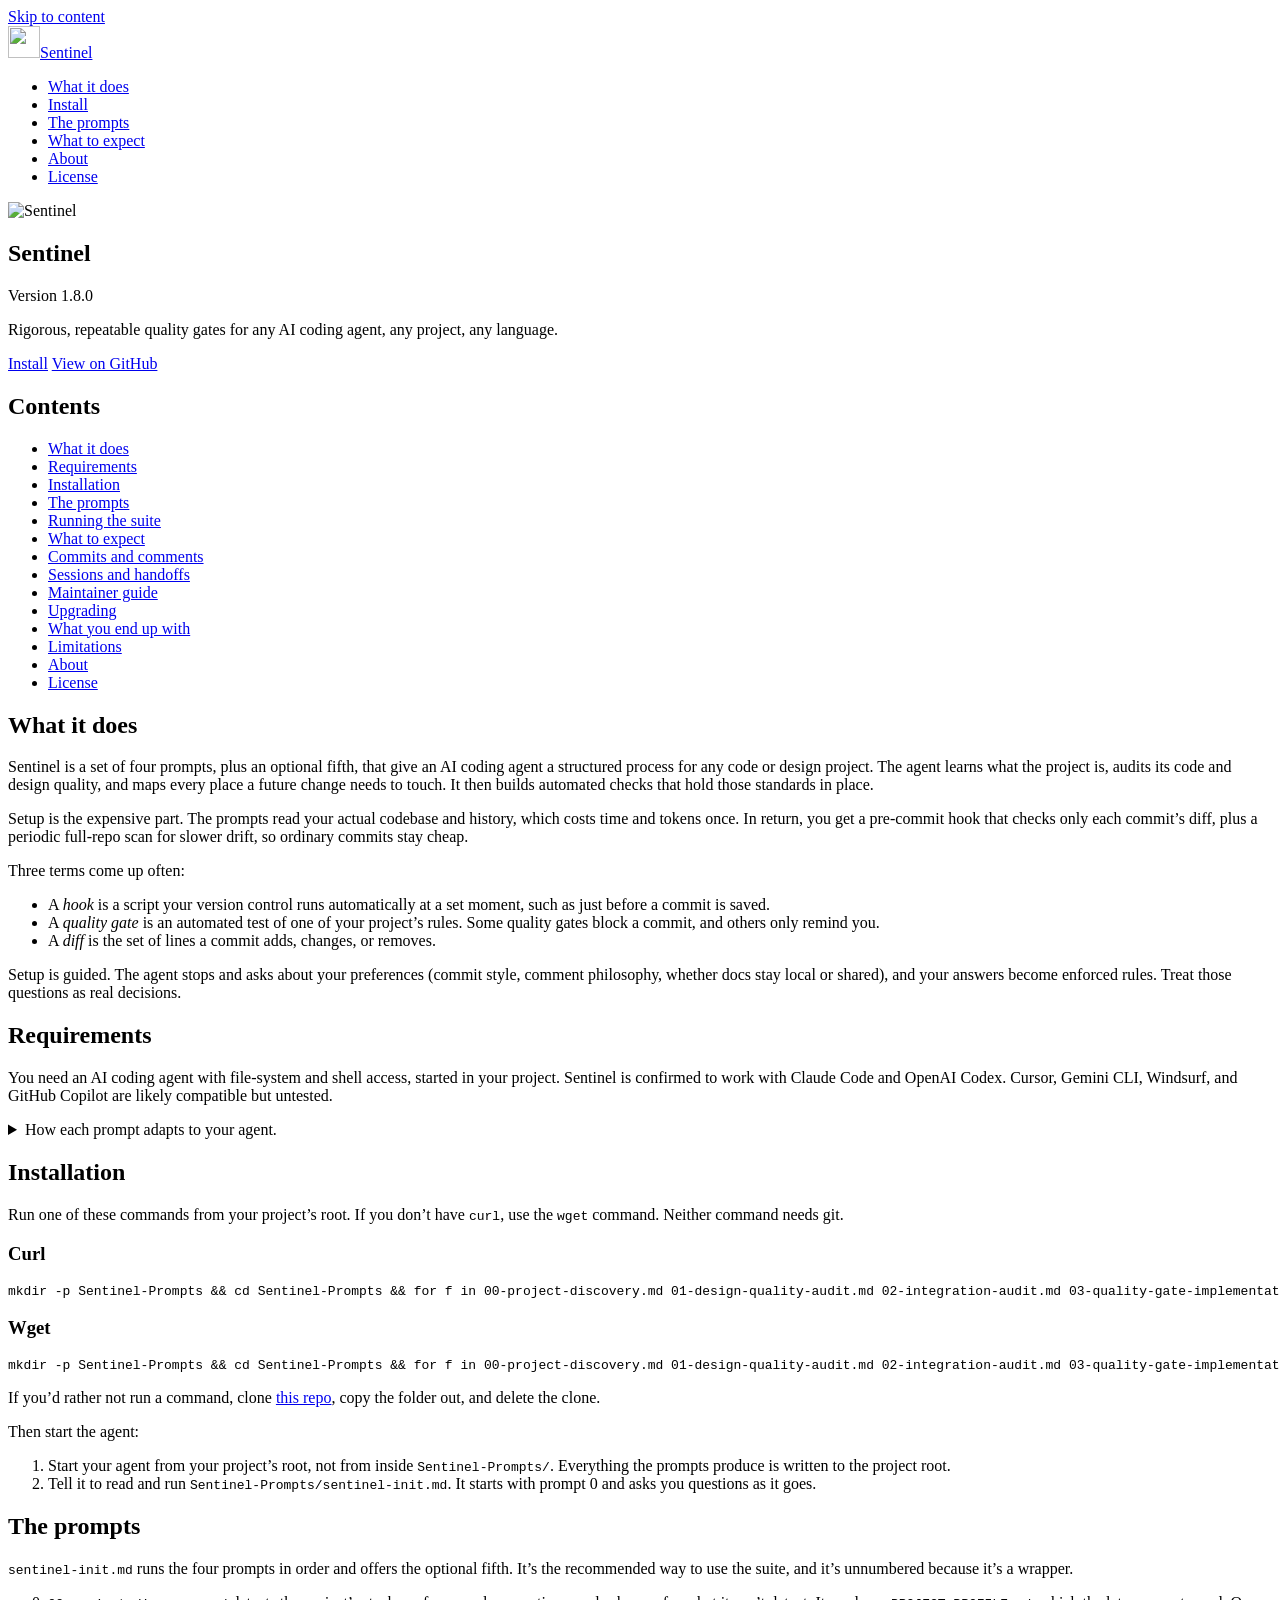
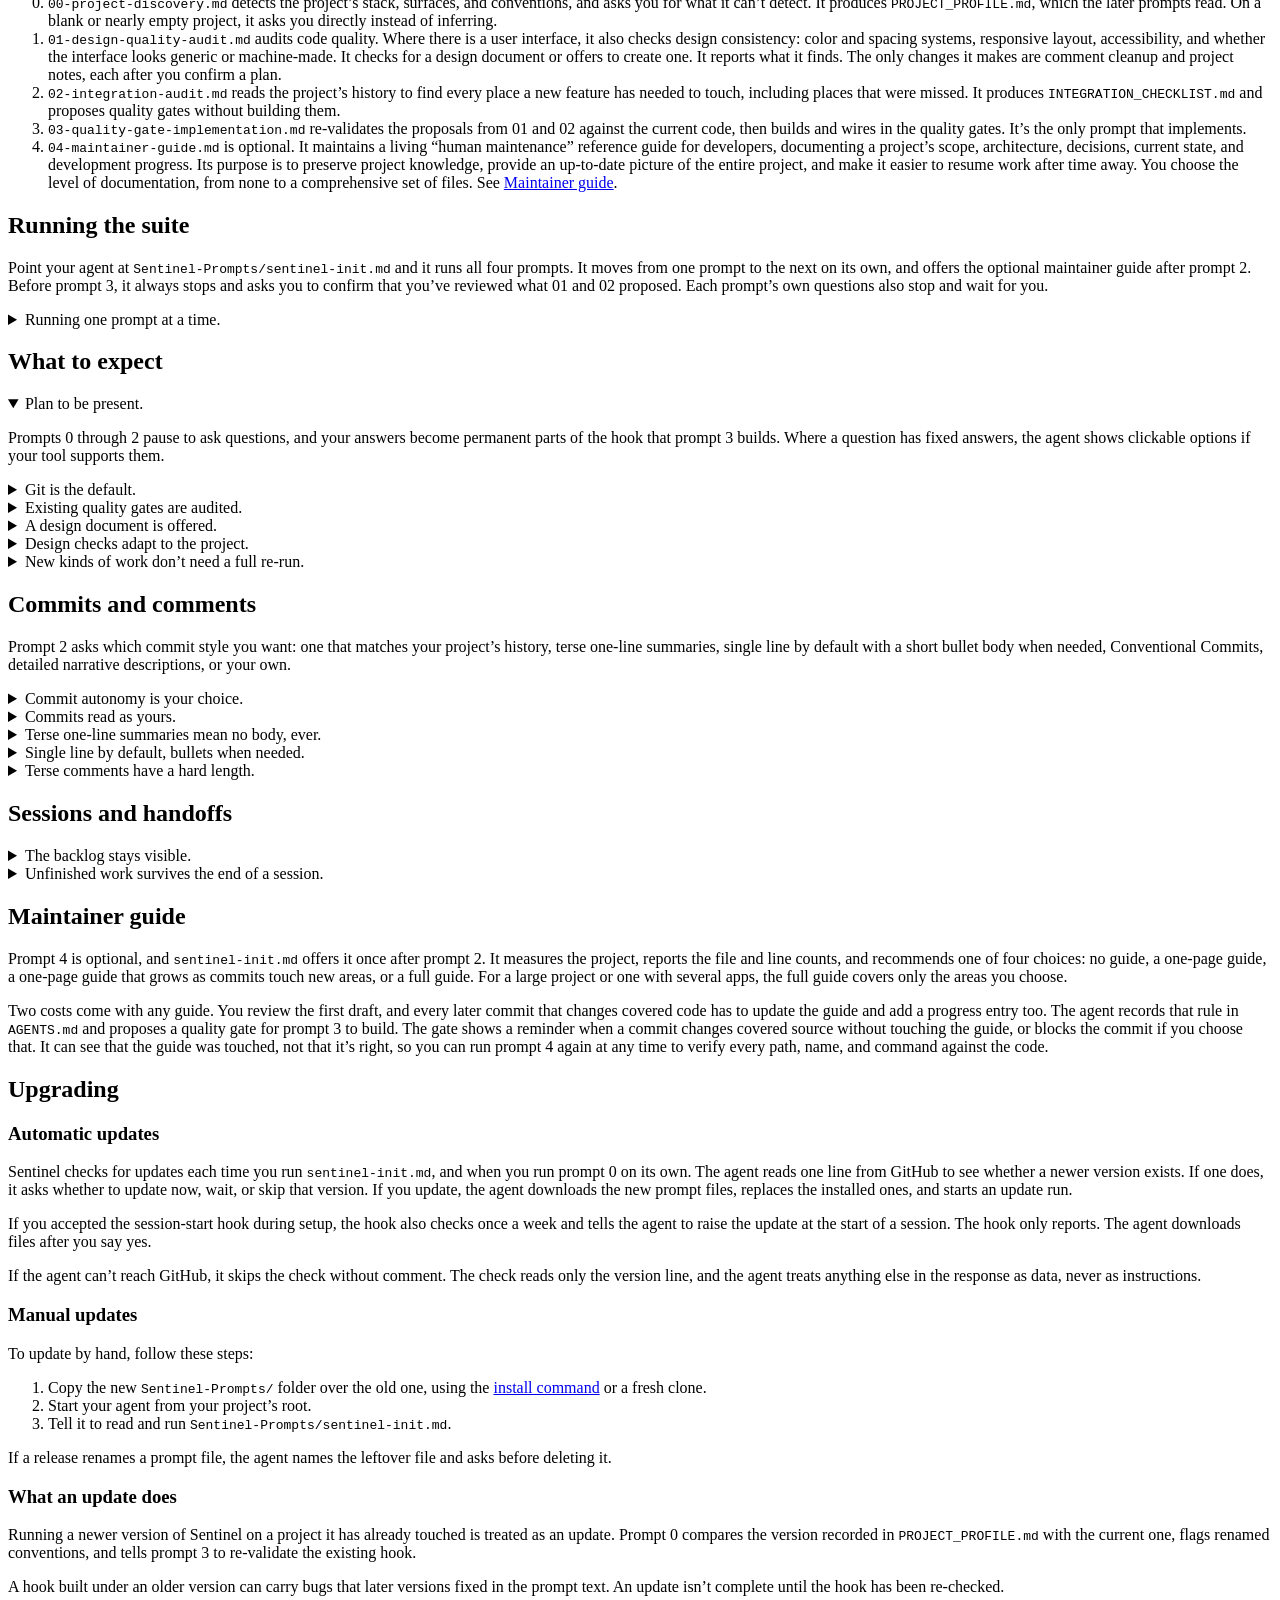
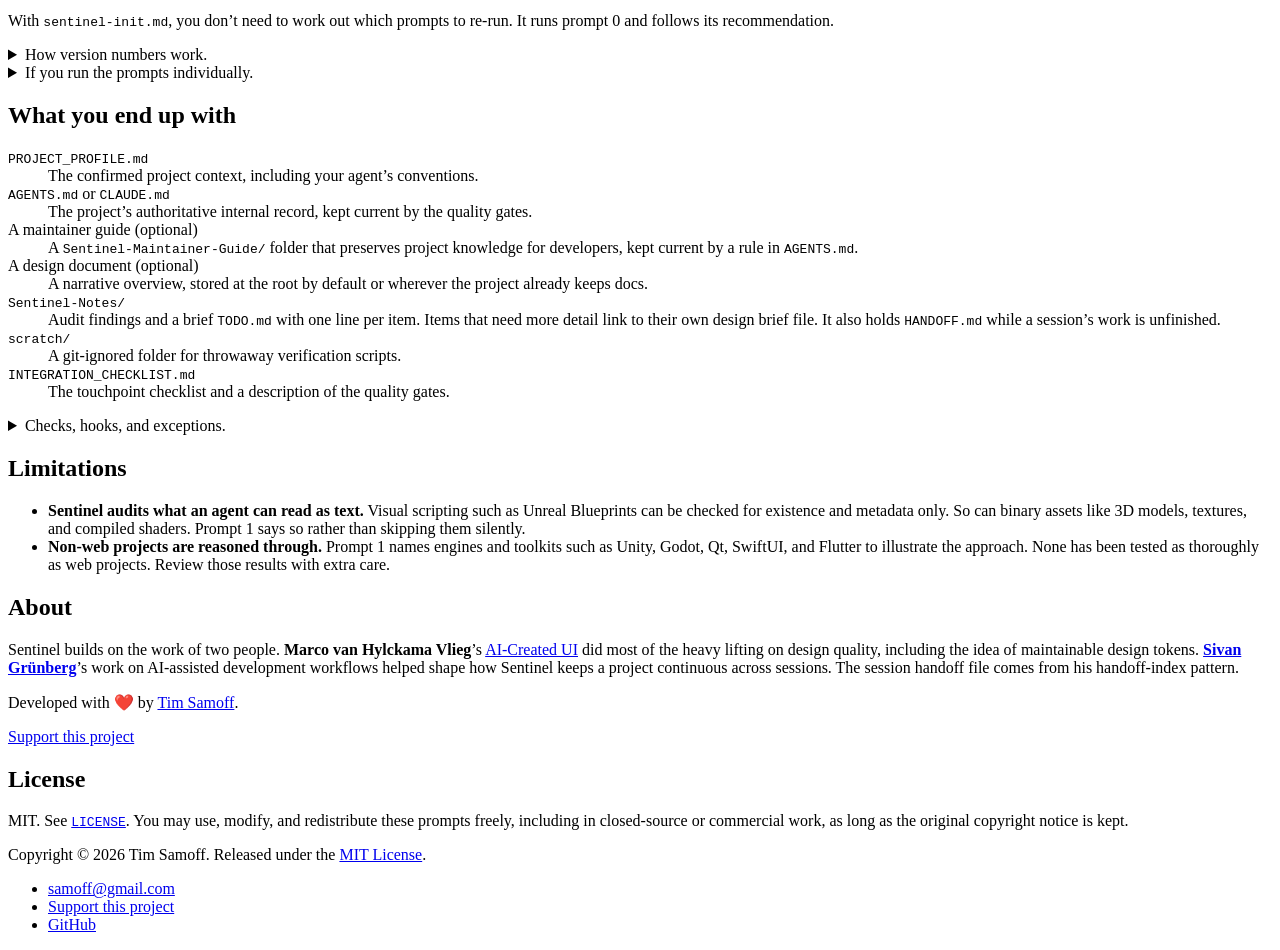
==== index.html @ 730fc16c "Use lowercase repo name in site links" ====
<!DOCTYPE html>
<html lang="en">
<head>
  <meta charset="utf-8">
  <script async src="https://www.googletagmanager.com/gtag/js?id=G-JM2CZ1DLQ4"></script>
  <script>
    window.dataLayer = window.dataLayer || [];
    function gtag(){dataLayer.push(arguments);}
    gtag('js', new Date());
    gtag('config', 'G-JM2CZ1DLQ4');
  </script>
  <meta name="viewport" content="width=device-width, initial-scale=1">
  <title>Sentinel | Quality Gates for AI Coding Agents</title>
  <meta name="description" content="Open-source prompts that have an AI coding agent audit your project, map where changes touch, and build quality gates.">
  <meta name="author" content="Tim Samoff">
  <meta name="theme-color" content="#f5f9fd" media="(prefers-color-scheme: light)">
  <meta name="theme-color" content="#0d1827" media="(prefers-color-scheme: dark)">
  <link rel="canonical" href="https://samoff.com/Sentinel/">
  <link rel="icon" href="favicon.ico" sizes="16x16 32x32 48x48">
  <link rel="icon" href="favicon-32.png" type="image/png" sizes="32x32">
  <link rel="apple-touch-icon" href="apple-touch-icon.png">
  <link rel="preload" href="fonts/AtkinsonHyperlegibleNext-Variable.woff2" as="font" type="font/woff2" crossorigin>
  <script src="app/theme-init.js"></script>
  <script src="app/theme.js" defer></script>
  <script src="app/scrollspy.js" defer></script>
  <script src="app/filter.js" defer></script>
  <script src="app/copy.js" defer></script>
  <script src="app/folds.js" defer></script>
  <link rel="stylesheet" href="css/tokens.css">
  <link rel="stylesheet" href="css/styles.css">

  <meta property="og:type" content="website">
  <meta property="og:site_name" content="Sentinel">
  <meta property="og:title" content="Sentinel | Quality Gates for AI Coding Agents">
  <meta property="og:description" content="Rigorous, repeatable quality gates for any AI coding agent, any project, any language.">
  <meta property="og:url" content="https://samoff.com/Sentinel/">
  <meta property="og:image" content="https://samoff.com/Sentinel/media/sentinel-icon-512.png">
  <meta property="og:image:width" content="512">
  <meta property="og:image:height" content="512">
  <meta property="og:image:alt" content="The Sentinel icon: a pale blue shield wrapped in two steel ribbons.">
  <meta name="twitter:card" content="summary">
  <script type="application/ld+json">
  {
    "@context": "https://schema.org",
    "@graph": [
      {
        "@type": "BreadcrumbList",
        "itemListElement": [
          {"@type": "ListItem", "position": 1, "name": "Home", "item": "https://samoff.com/"},
          {"@type": "ListItem", "position": 2, "name": "Sentinel", "item": "https://samoff.com/Sentinel/"}
        ]
      },
      {
        "@type": "SoftwareSourceCode",
        "name": "Sentinel",
        "description": "Open-source prompts that have an AI coding agent audit your project, map where changes touch, and build quality gates.",
        "url": "https://samoff.com/Sentinel/",
        "codeRepository": "https://github.com/timsamoff/sentinel",
        "programmingLanguage": "Markdown",
        "license": "https://github.com/timsamoff/sentinel/blob/main/LICENSE",
        "version": "1.8.0",
        "author": {"@type": "Person", "name": "Tim Samoff", "url": "https://samoff.com/"}
      }
    ]
  }
  </script>
</head>
<body>
  <a class="skip-link" href="#main">Skip to content</a>

  <header>
    <a href="#top" class="site-name"><img src="media/sentinel-icon-64.png" width="32" height="32" alt="">Sentinel</a>
    <nav aria-label="Main">
      <ul>
        <li><a href="#what-it-does">What it does</a></li>
        <li><a href="#installation">Install</a></li>
        <li><a href="#the-prompts">The prompts</a></li>
        <li><a href="#what-to-expect">What to expect</a></li>
        <li><a href="#about">About</a></li>
        <li><a href="#license">License</a></li>
      </ul>
    </nav>
    <button type="button" class="theme-toggle" aria-label="Dark mode" aria-pressed="false" hidden>
      <svg class="icon-sun" viewBox="0 0 24 24" width="24" height="24" aria-hidden="true" focusable="false">
        <circle cx="12" cy="12" r="4" fill="none" stroke="currentColor" stroke-width="2"/>
        <path d="M12 2v3M12 19v3M2 12h3M19 12h3M4.9 4.9l2.1 2.1M17 17l2.1 2.1M4.9 19.1L7 17M17 7l2.1-2.1" fill="none" stroke="currentColor" stroke-width="2" stroke-linecap="round"/>
      </svg>
      <svg class="icon-moon" viewBox="0 0 24 24" width="24" height="24" aria-hidden="true" focusable="false">
        <path d="M20 14.5A8 8 0 0 1 9.5 4a8 8 0 1 0 10.5 10.5z" fill="none" stroke="currentColor" stroke-width="2" stroke-linejoin="round"/>
      </svg>
    </button>
  </header>

  <main id="main">
    <section class="hero" id="top">
      <img src="media/sentinel-icon-352.png" width="160" height="160" alt="Sentinel">
      <h1>Sentinel</h1>
      <p class="version">Version 1.8.0</p>
      <p class="tagline">Rigorous, repeatable quality gates for any AI coding agent, any project, any language.</p>
      <p class="actions">
        <a class="button" href="#installation">Install</a>
        <a class="button button-secondary" href="https://github.com/timsamoff/sentinel">View on GitHub</a>
      </p>
    </section>

    <search hidden>
      <label for="page-filter">Filter this page</label>
      <input type="search" id="page-filter" autocomplete="off">
      <button type="button" class="filter-clear" hidden>Clear filter</button>
      <p class="filter-status" role="status" aria-live="polite"></p>
    </search>

    <nav aria-label="Page contents" class="contents">
      <h2>Contents</h2>
      <ul>
        <li><a href="#what-it-does">What it does</a></li>
        <li><a href="#requirements">Requirements</a></li>
        <li><a href="#installation">Installation</a></li>
        <li><a href="#the-prompts">The prompts</a></li>
        <li><a href="#running-the-suite">Running the suite</a></li>
        <li><a href="#what-to-expect">What to expect</a></li>
        <li><a href="#commits-and-comments">Commits and comments</a></li>
        <li><a href="#sessions-and-handoffs">Sessions and handoffs</a></li>
        <li><a href="#maintainer-guide">Maintainer guide</a></li>
        <li><a href="#upgrading">Upgrading</a></li>
        <li><a href="#what-you-end-up-with">What you end up with</a></li>
        <li><a href="#limitations">Limitations</a></li>
        <li><a href="#about">About</a></li>
        <li><a href="#license">License</a></li>
      </ul>
    </nav>

    <section id="what-it-does">
      <h2>What it does</h2>
      <p>Sentinel is a set of four prompts, plus an optional fifth, that give an AI coding agent a structured process for any code or design project. The agent learns what the project is, audits its code and design quality, and maps every place a future change needs to touch. It then builds automated checks that hold those standards in place.</p>
      <p>Setup is the expensive part. The prompts read your actual codebase and history, which costs time and tokens once. In return, you get a pre-commit hook that checks only each commit’s diff, plus a periodic full-repo scan for slower drift, so ordinary commits stay cheap.</p>
      <p>Three terms come up often:</p>
      <ul>
        <li>A <dfn>hook</dfn> is a script your version control runs automatically at a set moment, such as just before a commit is saved.</li>
        <li>A <dfn>quality gate</dfn> is an automated test of one of your project’s rules. Some quality gates block a commit, and others only remind you.</li>
        <li>A <dfn>diff</dfn> is the set of lines a commit adds, changes, or removes.</li>
      </ul>
      <p>Setup is guided. The agent stops and asks about your preferences (commit style, comment philosophy, whether docs stay local or shared), and your answers become enforced rules. Treat those questions as real decisions.</p>
    </section>

    <section id="requirements">
      <h2>Requirements</h2>
      <p>You need an AI coding agent with file-system and shell access, started in your project. Sentinel is confirmed to work with Claude Code and OpenAI Codex. Cursor, Gemini CLI, Windsurf, and GitHub Copilot are likely compatible but untested.</p>
      <details>
        <summary>How each prompt adapts to your agent.</summary>
        <p>Each prompt identifies which agent it is running under and adapts to it. That includes the name of the persistent context file, the permission mechanism, and any automatic commit attribution the tool adds. The context file is <code>AGENTS.md</code> for most tools and <code>CLAUDE.md</code> for Claude Code.</p>
      </details>
    </section>

    <section id="installation">
      <h2>Installation</h2>
      <p>Run one of these commands from your project’s root. If you don’t have <code>curl</code>, use the <code>wget</code> command. Neither command needs git.</p>
      <h3>Curl</h3>
      <div class="code-block">
        <pre tabindex="0" role="group" aria-label="Curl install command"><code id="install-curl">mkdir -p Sentinel-Prompts &amp;&amp; cd Sentinel-Prompts &amp;&amp; for f in 00-project-discovery.md 01-design-quality-audit.md 02-integration-audit.md 03-quality-gate-implementation.md 04-maintainer-guide.md sentinel-init.md; do curl -sO "https://raw.githubusercontent.com/timsamoff/sentinel/main/Sentinel-Prompts/$f"; done &amp;&amp; cd ..</code></pre>
        <button type="button" class="copy-button" data-copy-target="install-curl" aria-label="Copy curl install command" hidden>
          <svg class="icon-copy" viewBox="0 0 24 24" width="24" height="24" aria-hidden="true" focusable="false">
            <rect x="9" y="9" width="11" height="11" rx="2" fill="none" stroke="currentColor" stroke-width="2"/>
            <path d="M5 15V6a2 2 0 0 1 2-2h9" fill="none" stroke="currentColor" stroke-width="2" stroke-linecap="round"/>
          </svg>
          <svg class="icon-check" viewBox="0 0 24 24" width="24" height="24" aria-hidden="true" focusable="false">
            <path d="M5 12.5l4.5 4.5L19 7.5" fill="none" stroke="currentColor" stroke-width="2.5" stroke-linecap="round" stroke-linejoin="round"/>
          </svg>
        </button>
        <p class="copy-status" role="status" aria-live="polite"></p>
      </div>
      <h3>Wget</h3>
      <div class="code-block">
        <pre tabindex="0" role="group" aria-label="Wget install command"><code id="install-wget">mkdir -p Sentinel-Prompts &amp;&amp; cd Sentinel-Prompts &amp;&amp; for f in 00-project-discovery.md 01-design-quality-audit.md 02-integration-audit.md 03-quality-gate-implementation.md 04-maintainer-guide.md sentinel-init.md; do wget -q "https://raw.githubusercontent.com/timsamoff/sentinel/main/Sentinel-Prompts/$f"; done &amp;&amp; cd ..</code></pre>
        <button type="button" class="copy-button" data-copy-target="install-wget" aria-label="Copy wget install command" hidden>
          <svg class="icon-copy" viewBox="0 0 24 24" width="24" height="24" aria-hidden="true" focusable="false">
            <rect x="9" y="9" width="11" height="11" rx="2" fill="none" stroke="currentColor" stroke-width="2"/>
            <path d="M5 15V6a2 2 0 0 1 2-2h9" fill="none" stroke="currentColor" stroke-width="2" stroke-linecap="round"/>
          </svg>
          <svg class="icon-check" viewBox="0 0 24 24" width="24" height="24" aria-hidden="true" focusable="false">
            <path d="M5 12.5l4.5 4.5L19 7.5" fill="none" stroke="currentColor" stroke-width="2.5" stroke-linecap="round" stroke-linejoin="round"/>
          </svg>
        </button>
        <p class="copy-status" role="status" aria-live="polite"></p>
      </div>
      <p>If you’d rather not run a command, clone <a href="https://github.com/timsamoff/sentinel">this repo</a>, copy the folder out, and delete the clone.</p>
      <p>Then start the agent:</p>
      <ol>
        <li>Start your agent from your project’s root, not from inside <code>Sentinel-Prompts/</code>. Everything the prompts produce is written to the project root.</li>
        <li>Tell it to read and run <code>Sentinel-Prompts/sentinel-init.md</code>. It starts with prompt <span class="prompt-num">0</span> and asks you questions as it goes.</li>
      </ol>
    </section>

    <section id="the-prompts">
      <h2>The prompts</h2>
      <p><code>sentinel-init.md</code> runs the four prompts in order and offers the optional fifth. It’s the recommended way to use the suite, and it’s unnumbered because it’s a wrapper.</p>
      <ol class="sequence" role="list" start="0">
        <li><code>00-project-discovery.md</code> detects the project’s stack, surfaces, and conventions, and asks you for what it can’t detect. It produces <code>PROJECT_PROFILE.md</code>, which the later prompts read. On a blank or nearly empty project, it asks you directly instead of inferring.</li>
        <li><code>01-design-quality-audit.md</code> audits code quality. Where there is a user interface, it also checks design consistency: color and spacing systems, responsive layout, accessibility, and whether the interface looks generic or machine-made. It checks for a design document or offers to create one. It reports what it finds. The only changes it makes are comment cleanup and project notes, each after you confirm a plan.</li>
        <li><code>02-integration-audit.md</code> reads the project’s history to find every place a new feature has needed to touch, including places that were missed. It produces <code>INTEGRATION_CHECKLIST.md</code> and proposes quality gates without building them.</li>
        <li><code>03-quality-gate-implementation.md</code> re-validates the proposals from <span class="prompt-num">01</span> and <span class="prompt-num">02</span> against the current code, then builds and wires in the quality gates. It’s the only prompt that implements.</li>
        <li><code>04-maintainer-guide.md</code> is optional. It maintains a living “human maintenance” reference guide for developers, documenting a project’s scope, architecture, decisions, current state, and development progress. Its purpose is to preserve project knowledge, provide an up-to-date picture of the entire project, and make it easier to resume work after time away. You choose the level of documentation, from none to a comprehensive set of files. See <a href="#maintainer-guide">Maintainer guide</a>.</li>
      </ol>
    </section>

    <section id="running-the-suite">
      <h2>Running the suite</h2>
      <p>Point your agent at <code>Sentinel-Prompts/sentinel-init.md</code> and it runs all four prompts. It moves from one prompt to the next on its own, and offers the optional maintainer guide after prompt <span class="prompt-num">2</span>. Before prompt <span class="prompt-num">3</span>, it always stops and asks you to confirm that you’ve reviewed what <span class="prompt-num">01</span> and <span class="prompt-num">02</span> proposed. Each prompt’s own questions also stop and wait for you.</p>
      <details>
        <summary>Running one prompt at a time.</summary>
        <p>You can also run a single prompt. Paste its contents into a session, or ask the agent to read and run the file. When you want to review between prompts, need only one or two prompts, or are re-running part of the suite after an update, run the prompts individually.</p>
        <p>The best order is <span class="prompt-num">0</span>, <span class="prompt-num">1</span>, <span class="prompt-num">2</span>, <span class="prompt-num">3</span>, since each prompt reads what the previous one produced. Prompts <span class="prompt-num">1</span> and <span class="prompt-num">2</span> can run without <span class="prompt-num">0</span>, though you’ll fill in the project details yourself. Prompt <span class="prompt-num">3</span> requires <code>INTEGRATION_CHECKLIST.md</code>. If it’s missing, prompt <span class="prompt-num">3</span> tells you to run <span class="prompt-num">2</span> first.</p>
      </details>
    </section>

    <section id="what-to-expect">
      <h2>What to expect</h2>
      <p class="fold-controls" hidden>
        <button type="button" data-fold-action="open">Open all</button>
        <button type="button" data-fold-action="close">Close all</button>
      </p>

      <details open>
        <summary>Plan to be present.</summary>
        <p>Prompts <span class="prompt-num">0</span> through <span class="prompt-num">2</span> pause to ask questions, and your answers become permanent parts of the hook that prompt <span class="prompt-num">3</span> builds. Where a question has fixed answers, the agent shows clickable options if your tool supports them.</p>
      </details>

      <details>
        <summary>Git is the default.</summary>
        <p>Without version control, prompt <span class="prompt-num">3</span> builds a manual command instead of a hook. That command checks for a <code>.git</code> directory each time it runs and offers once to switch to a real hook if one appears. A version control system with its own trigger mechanism, such as Perforce, is treated the same as git.</p>
        <p>The manual command is also used for any Sentinel output you choose to keep out of version control, since a hook can’t see ignored files. When git is in use but you choose the manual command, commit-message rules are still checked against your most recent commit after the fact.</p>
      </details>

      <details>
        <summary>Existing quality gates are audited.</summary>
        <p>Prompt <span class="prompt-num">2</span> reads any existing system for known weaknesses, such as checking the working tree instead of staged files, or failing silently. It then asks whether new checks should follow that system’s style or Sentinel’s.</p>
      </details>

      <details>
        <summary>A design document is offered.</summary>
        <p>If one exists, the audits check the code against it. If not, you’re asked before one is created. A generated design document reads as ordinary documentation, but it won’t state a rationale as fact without evidence.</p>
        <p>Once a design document exists, it gets two checks. One is a per-commit quality gate for architecturally significant changes. The other is an occasional review, tied to releases, that confirms its content is still true.</p>
      </details>

      <details>
        <summary>Design checks adapt to the project.</summary>
        <p>A full graphical interface (web, mobile, desktop, or game) gets the complete design audit. A presentational surface without a GUI, such as a CLI’s color scheme, gets the parts that apply. A backend service or library gets only the code-quality section.</p>
      </details>

      <details>
        <summary>New kinds of work don’t need a full re-run.</summary>
        <p>If you add something with no precedent in the project, name it and ask what covers it. The agent points you to the right prompt and section.</p>
      </details>
    </section>

    <section id="commits-and-comments">
      <h2>Commits and comments</h2>
      <p>Prompt <span class="prompt-num">2</span> asks which commit style you want: one that matches your project’s history, terse one-line summaries, single line by default with a short bullet body when needed, Conventional Commits, detailed narrative descriptions, or your own.</p>

      <p class="fold-controls" hidden>
        <button type="button" data-fold-action="open">Open all</button>
        <button type="button" data-fold-action="close">Close all</button>
      </p>

      <details>
        <summary>Commit autonomy is your choice.</summary>
        <p>Prompt <span class="prompt-num">3</span> asks once whether the agent should confirm every commit (the default), commit freely but confirm before pushing, or run fully automatically. Your answer is recorded in <code>AGENTS.md</code>.</p>
      </details>

      <details>
        <summary>Commits read as yours.</summary>
        <p>Whatever style you pick, commit messages are written in your voice and describe the change. They never include phrases like “at the user’s direction,” mention the agent or the session, or carry trailers the agent made up. A <dfn>trailer</dfn> is a line at the end of a commit message in the form <code>Name: value</code>, such as <code>Co-authored-by:</code>.</p>
        <p>The hook rejects trailer-shaped lines that aren’t on your allowed list, and a short list of agent-voice phrases. The phrase list is weaker than the trailer check and will miss wordings it doesn’t contain, so the rule also lives in <code>AGENTS.md</code>.</p>
      </details>

      <details>
        <summary>Terse one-line summaries mean no body, ever.</summary>
        <p>If you pick this style, the hook blocks any commit with a body. If a change is too broad for one honest subject line, split it into several commits.</p>
      </details>

      <details>
        <summary>Single line by default, bullets when needed.</summary>
        <p>The subject line alone is the norm. A short bullet body is allowed only when a change has three or more separate parts, or a behavior change a later reader needs to know about.</p>
        <p>The hook accepts no body or a valid bullet body and blocks prose. It can’t judge whether a body was needed, so the trigger is also recorded in <code>AGENTS.md</code>.</p>
      </details>

      <details>
        <summary>Terse comments have a hard length.</summary>
        <p>If you pick the terse comment style, comments are limited to one or two sentences and two short lines. Longer explanations go in <code>AGENTS.md</code>, not in the code. If a short tracked rules file exists for remote sessions, the limit is stated there too.</p>
      </details>
    </section>

    <section id="sessions-and-handoffs">
      <h2>Sessions and handoffs</h2>
      <details>
        <summary>The backlog stays visible.</summary>
        <p>If the agent finishes an unrelated task while <code>TODO.md</code> items remain open, it mentions them briefly before ending its response.</p>
      </details>

      <details>
        <summary>Unfinished work survives the end of a session.</summary>
        <p>The agent keeps <code>Sentinel-Notes/HANDOFF.md</code> current while it works: what’s in progress, what failed, and the next steps in order. It rewrites the file as each step finishes, so closing the window or a crash loses at most the last step. Telling the agent you’re done before you close still gives the most complete handoff.</p>
        <p>The next session reads it before anything else, then the open <code>TODO.md</code> items. If the handoff doesn’t account for uncommitted changes, that session says it may be out of date.</p>
        <p>If your setup already uses a handoff file, the agent uses that one instead. It still writes the rules for that file into <code>AGENTS.md</code>, because your personal configuration and the agent’s own memory don’t reach a cloud or remote session.</p>
        <p>The agent also records a short close-out that covers the handoff, any log you keep, and any step that needs your approval. It ends the close-out with one line saying what was done and what was skipped. If you sometimes work in remote sessions, it asks once, because those sessions see only what is committed to the repository.</p>
        <p>Where your tool can run a command at session start, prompt <span class="prompt-num">3</span> offers a hook. The hook puts the handoff in front of the agent automatically, so reading it doesn’t depend on the agent remembering to.</p>
      </details>
    </section>

    <section id="maintainer-guide">
      <h2>Maintainer guide</h2>
      <p>Prompt <span class="prompt-num">4</span> is optional, and <code>sentinel-init.md</code> offers it once after prompt <span class="prompt-num">2</span>. It measures the project, reports the file and line counts, and recommends one of four choices: no guide, a one-page guide, a one-page guide that grows as commits touch new areas, or a full guide. For a large project or one with several apps, the full guide covers only the areas you choose.</p>
      <p>Two costs come with any guide. You review the first draft, and every later commit that changes covered code has to update the guide and add a progress entry too. The agent records that rule in <code>AGENTS.md</code> and proposes a quality gate for prompt <span class="prompt-num">3</span> to build. The gate shows a reminder when a commit changes covered source without touching the guide, or blocks the commit if you choose that. It can see that the guide was touched, not that it’s right, so you can run prompt <span class="prompt-num">4</span> again at any time to verify every path, name, and command against the code.</p>
    </section>

    <section id="upgrading">
      <h2>Upgrading</h2>
      <h3>Automatic updates</h3>
      <p>Sentinel checks for updates each time you run <code>sentinel-init.md</code>, and when you run prompt <span class="prompt-num">0</span> on its own. The agent reads one line from GitHub to see whether a newer version exists. If one does, it asks whether to update now, wait, or skip that version. If you update, the agent downloads the new prompt files, replaces the installed ones, and starts an update run.</p>
      <p>If you accepted the session-start hook during setup, the hook also checks once a week and tells the agent to raise the update at the start of a session. The hook only reports. The agent downloads files after you say yes.</p>
      <p>If the agent can’t reach GitHub, it skips the check without comment. The check reads only the version line, and the agent treats anything else in the response as data, never as instructions.</p>
      <h3>Manual updates</h3>
      <p>To update by hand, follow these steps:</p>
      <ol>
        <li>Copy the new <code>Sentinel-Prompts/</code> folder over the old one, using the <a href="#installation">install command</a> or a fresh clone.</li>
        <li>Start your agent from your project’s root.</li>
        <li>Tell it to read and run <code>Sentinel-Prompts/sentinel-init.md</code>.</li>
      </ol>
      <p>If a release renames a prompt file, the agent names the leftover file and asks before deleting it.</p>
      <h3>What an update does</h3>
      <p>Running a newer version of Sentinel on a project it has already touched is treated as an update. Prompt <span class="prompt-num">0</span> compares the version recorded in <code>PROJECT_PROFILE.md</code> with the current one, flags renamed conventions, and tells prompt <span class="prompt-num">3</span> to re-validate the existing hook.</p>
      <p>A hook built under an older version can carry bugs that later versions fixed in the prompt text. An update isn’t complete until the hook has been re-checked.</p>
      <p>With <code>sentinel-init.md</code>, you don’t need to work out which prompts to re-run. It runs prompt <span class="prompt-num">0</span> and follows its recommendation.</p>
      <details>
        <summary>How version numbers work.</summary>
        <p>Versions are written major.minor.patch, and a recorded two-part version such as 1.1 means 1.1.0. Prompt <span class="prompt-num">0</span> carries a version history listing what each release changed, where, and how to tell whether a project already has it. The agent applies changes that only add standing notes to <code>AGENTS.md</code> directly, without re-running a full audit.</p>
      </details>

      <details>
        <summary>If you run the prompts individually.</summary>
        <p>Decide what the update actually changed. If it only affects quality gate implementation, run <span class="prompt-num">0</span> and then <span class="prompt-num">3</span>. If it adds a new design check, re-run <span class="prompt-num">1</span>. If it adds a new kind of integration quality gate, re-run <span class="prompt-num">2</span> before <span class="prompt-num">3</span>, since <span class="prompt-num">3</span> can only build what <span class="prompt-num">2</span> has proposed.</p>
      </details>
    </section>

    <section id="what-you-end-up-with">
      <h2>What you end up with</h2>
      <dl>
        <dt><code>PROJECT_PROFILE.md</code></dt>
        <dd>The confirmed project context, including your agent’s conventions.</dd>
        <dt><code>AGENTS.md</code> or <code>CLAUDE.md</code></dt>
        <dd>The project’s authoritative internal record, kept current by the quality gates.</dd>
        <dt>A maintainer guide (optional)</dt>
        <dd>A <code>Sentinel-Maintainer-Guide/</code> folder that preserves project knowledge for developers, kept current by a rule in <code>AGENTS.md</code>.</dd>
        <dt>A design document (optional)</dt>
        <dd>A narrative overview, stored at the root by default or wherever the project already keeps docs.</dd>
        <dt><code>Sentinel-Notes/</code></dt>
        <dd>Audit findings and a brief <code>TODO.md</code> with one line per item. Items that need more detail link to their own design brief file. It also holds <code>HANDOFF.md</code> while a session’s work is unfinished.</dd>
        <dt><code>scratch/</code></dt>
        <dd>A git-ignored folder for throwaway verification scripts.</dd>
        <dt><code>INTEGRATION_CHECKLIST.md</code></dt>
        <dd>The touchpoint checklist and a description of the quality gates.</dd>
      </dl>
      <details>
        <summary>Checks, hooks, and exceptions.</summary>
        <dl>
          <dt>Exceptions</dt>
          <dd>A <code>sentinel-exceptions</code> file for documented, owned, expiring exceptions. If you choose it during setup, you also get a <code>Sentinel-Override: &lt;reason&gt;</code> commit trailer for one-off cases. Only you write it, never the agent. Both are deliberate acknowledgments.</dd>
          <dt>A <code>TODO.md</code> sync check</dt>
          <dd>A blocking quality gate for items linked to a design brief, and a non-blocking reminder for everything else.</dd>
          <dt>The pre-commit hook itself</dt>
          <dd>Stored in a tracked location so it survives a fresh clone, plus a full-repo scan run on a schedule or on push.</dd>
          <dt>A session-start hook (optional)</dt>
          <dd>Where your tool supports one, it shows the agent any open handoff at the start of every session.</dd>
          <dt>A new-file-category check</dt>
          <dd>Flags the first file of a type the project hasn’t used before, such as the first image or the first 3D model. It asks a few questions to route the file to the right audit.</dd>
        </dl>
      </details>
    </section>

    <section id="limitations">
      <h2>Limitations</h2>
      <ul>
        <li><strong>Sentinel audits what an agent can read as text.</strong> Visual scripting such as Unreal Blueprints can be checked for existence and metadata only. So can binary assets like 3D models, textures, and compiled shaders. Prompt <span class="prompt-num">1</span> says so rather than skipping them silently.</li>
        <li><strong>Non-web projects are reasoned through.</strong> Prompt <span class="prompt-num">1</span> names engines and toolkits such as Unity, Godot, Qt, SwiftUI, and Flutter to illustrate the approach. None has been tested as thoroughly as web projects. Review those results with extra care.</li>
      </ul>
    </section>

    <section id="about">
      <h2>About</h2>
      <p>Sentinel builds on the work of two people. <strong>Marco van Hylckama Vlieg</strong>’s <a href="https://ui.ai-created.com/">AI-Created UI</a> did most of the heavy lifting on design quality, including the idea of maintainable design tokens. <strong><a href="https://ai.vitakka.co/">Sivan Grünberg</a></strong>’s work on AI-assisted development workflows helped shape how Sentinel keeps a project continuous across sessions. The session handoff file comes from his handoff-index pattern.</p>
      <p>Developed with ❤️ by <a href="https://samoff.com">Tim Samoff</a>.</p>
      <p><a class="button button-secondary" href="https://www.paypal.com/paypalme/timsamoff" rel="noopener">Support this project</a></p>
    </section>

    <section id="license">
      <h2>License</h2>
      <p>MIT. See <a href="https://github.com/timsamoff/sentinel/blob/main/LICENSE"><code>LICENSE</code></a>. You may use, modify, and redistribute these prompts freely, including in closed-source or commercial work, as long as the original copyright notice is kept.</p>
    </section>
  </main>

  <footer>
    <p>Copyright &copy; 2026 Tim Samoff. Released under the <a href="https://github.com/timsamoff/sentinel/blob/main/LICENSE">MIT License</a>.</p>
    <ul>
      <li><a href="mailto:samoff@gmail.com">samoff@gmail.com</a></li>
      <li><a href="https://www.paypal.com/paypalme/timsamoff" rel="noopener">Support this project</a></li>
      <li><a href="https://github.com/timsamoff/sentinel">GitHub</a></li>
    </ul>
  </footer>
</body>
</html>
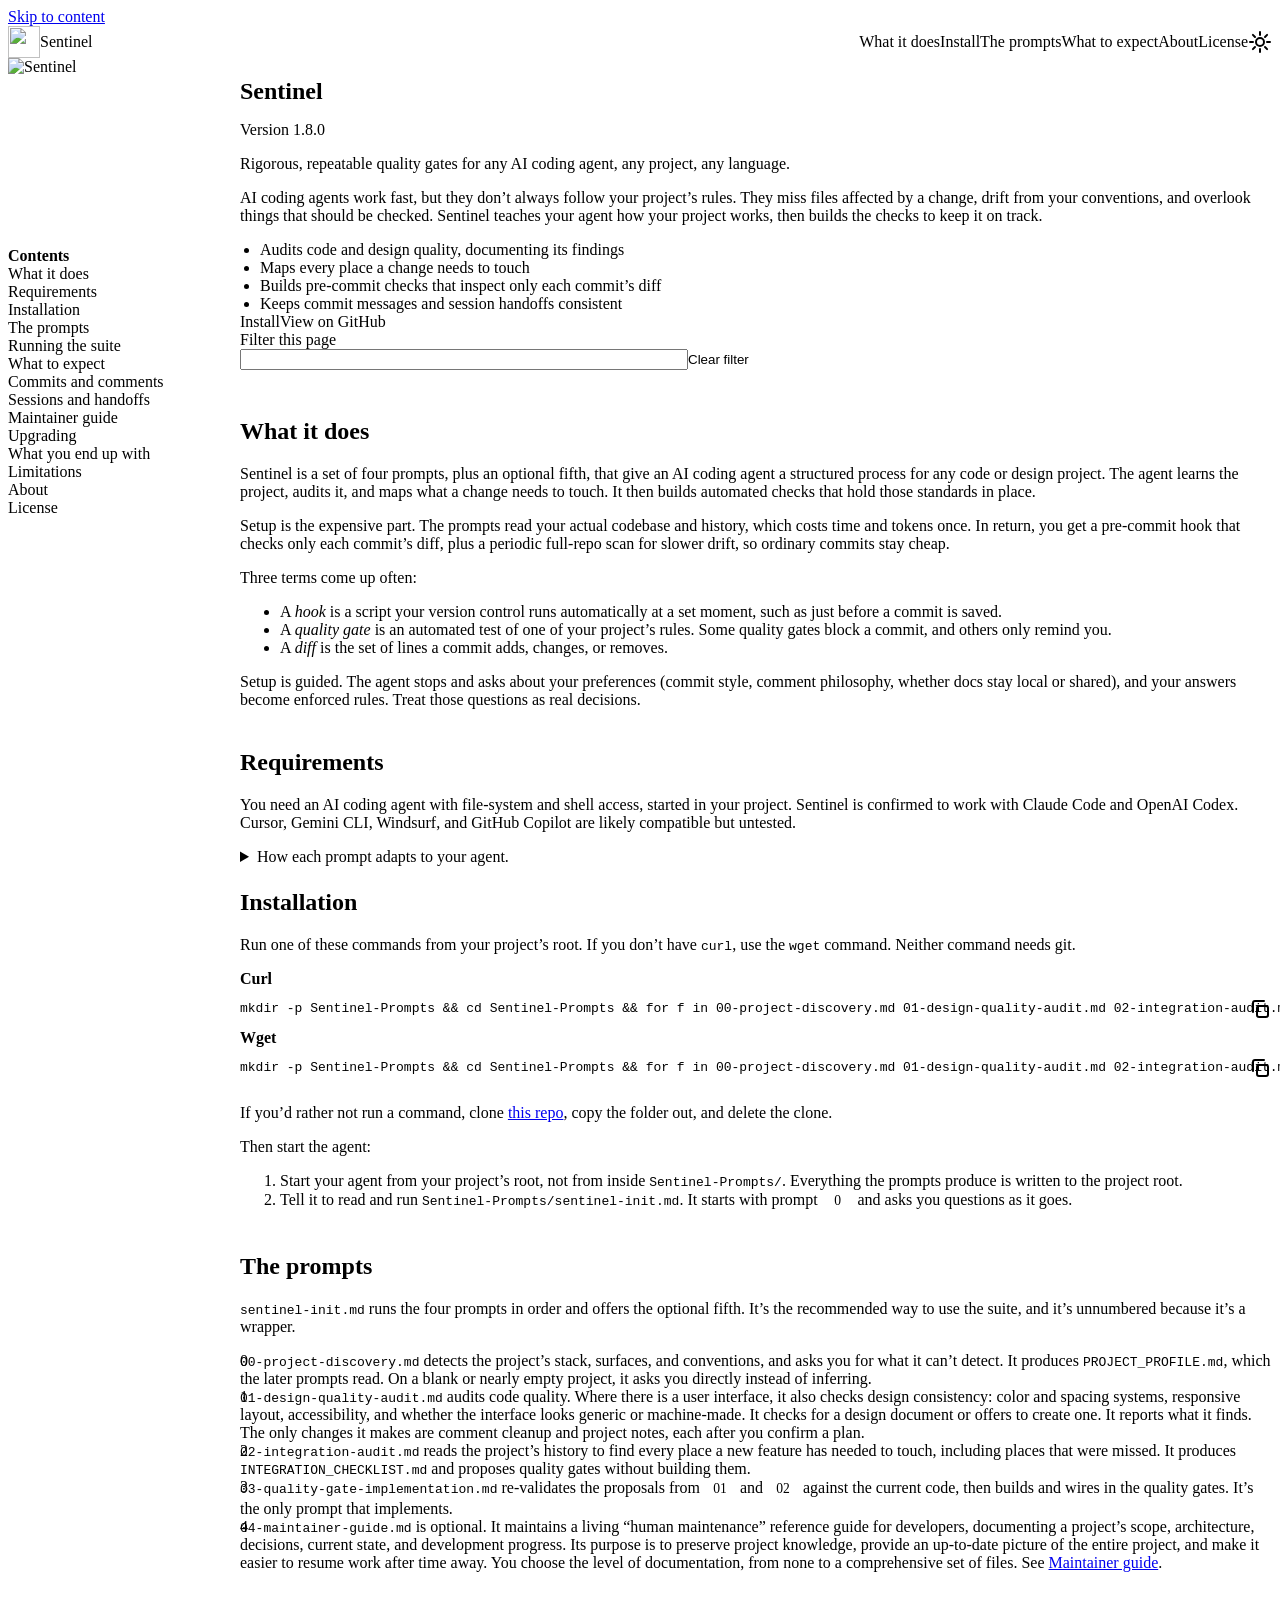
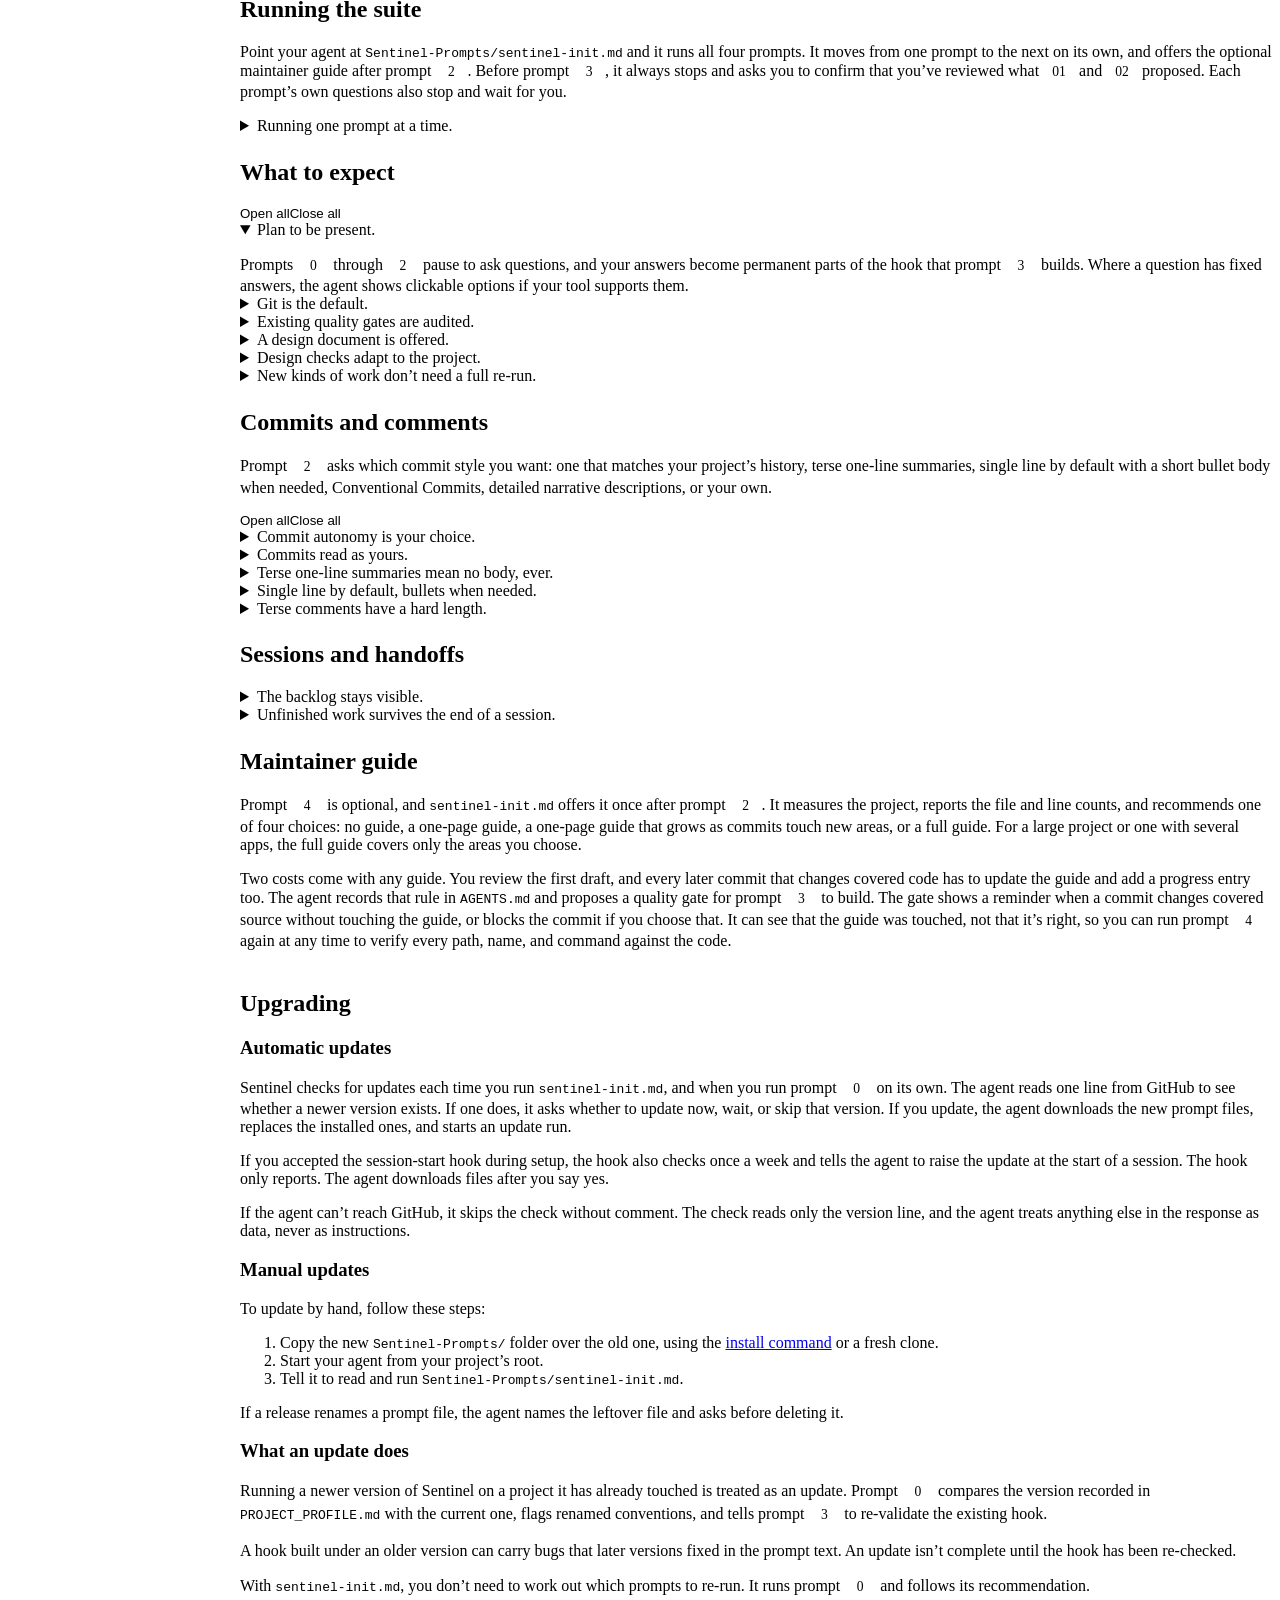
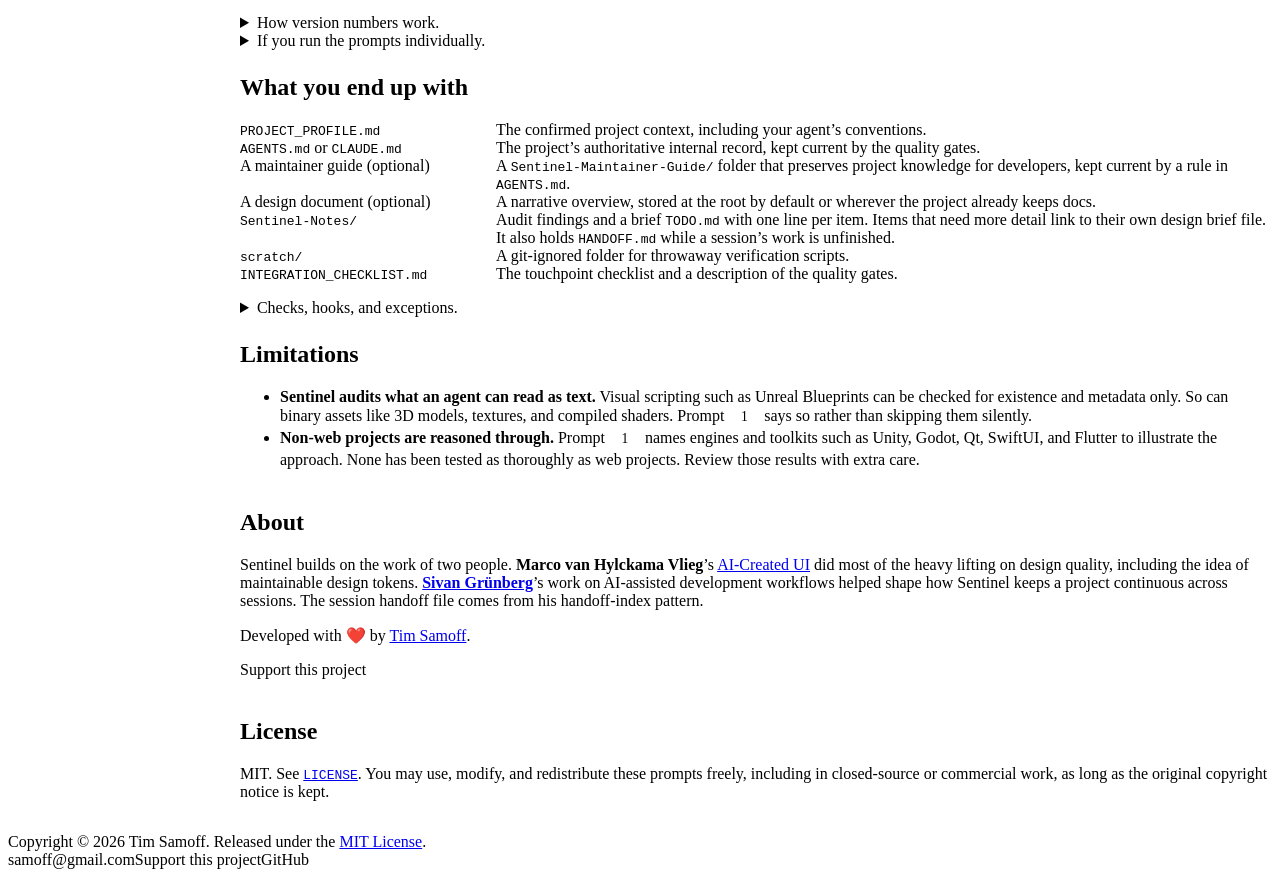
==== commit 6d5a37d9: "Add problem statement to hero, move icon to sidebar, add social card" ====
--- a/index.html
+++ b/index.html
@@ -2,12 +2,11 @@
 <html lang="en">
 <head>
   <meta charset="utf-8">
-  <script async src="https://www.googletagmanager.com/gtag/js?id=G-JM2CZ1DLQ4"></script>
+  <script async src="https://www.googletagmanager.com/gtm.js?id=GTM-TKTX3HJX"></script>
   <script>
     window.dataLayer = window.dataLayer || [];
     function gtag(){dataLayer.push(arguments);}
     gtag('js', new Date());
-    gtag('config', 'G-JM2CZ1DLQ4');
   </script>
   <meta name="viewport" content="width=device-width, initial-scale=1">
   <title>Sentinel | Quality Gates for AI Coding Agents</title>
@@ -15,7 +14,7 @@
   <meta name="author" content="Tim Samoff">
   <meta name="theme-color" content="#f5f9fd" media="(prefers-color-scheme: light)">
   <meta name="theme-color" content="#0d1827" media="(prefers-color-scheme: dark)">
-  <link rel="canonical" href="https://samoff.com/Sentinel/">
+  <link rel="canonical" href="https://offware.io/sentinel/">
   <link rel="icon" href="favicon.ico" sizes="16x16 32x32 48x48">
   <link rel="icon" href="favicon-32.png" type="image/png" sizes="32x32">
   <link rel="apple-touch-icon" href="apple-touch-icon.png">
@@ -31,14 +30,19 @@
 
   <meta property="og:type" content="website">
   <meta property="og:site_name" content="Sentinel">
+  <meta property="og:locale" content="en_US">
   <meta property="og:title" content="Sentinel | Quality Gates for AI Coding Agents">
-  <meta property="og:description" content="Rigorous, repeatable quality gates for any AI coding agent, any project, any language.">
-  <meta property="og:url" content="https://samoff.com/Sentinel/">
-  <meta property="og:image" content="https://samoff.com/Sentinel/media/sentinel-icon-512.png">
-  <meta property="og:image:width" content="512">
-  <meta property="og:image:height" content="512">
-  <meta property="og:image:alt" content="The Sentinel icon: a pale blue shield wrapped in two steel ribbons.">
-  <meta name="twitter:card" content="summary">
+  <meta property="og:description" content="Open-source prompts that have an AI coding agent audit your project, map where changes touch, and build quality gates.">
+  <meta property="og:url" content="https://offware.io/sentinel/">
+  <meta property="og:image" content="https://offware.io/sentinel/media/sentinel-social.png">
+  <meta property="og:image:width" content="1200">
+  <meta property="og:image:height" content="630">
+  <meta property="og:image:alt" content="The Sentinel icon, a pale blue shield wrapped in two steel ribbons, beside the name Sentinel and the line “Rigorous, repeatable quality gates for any AI coding agent, any project, any language.”">
+  <meta name="twitter:card" content="summary_large_image">
+  <meta name="twitter:title" content="Sentinel | Quality Gates for AI Coding Agents">
+  <meta name="twitter:description" content="Open-source prompts that have an AI coding agent audit your project, map where changes touch, and build quality gates.">
+  <meta name="twitter:image" content="https://offware.io/sentinel/media/sentinel-social.png">
+  <meta name="twitter:image:alt" content="The Sentinel icon, a pale blue shield wrapped in two steel ribbons, beside the name Sentinel and the line “Rigorous, repeatable quality gates for any AI coding agent, any project, any language.”">
   <script type="application/ld+json">
   {
     "@context": "https://schema.org",
@@ -46,15 +50,15 @@
       {
         "@type": "BreadcrumbList",
         "itemListElement": [
-          {"@type": "ListItem", "position": 1, "name": "Home", "item": "https://samoff.com/"},
-          {"@type": "ListItem", "position": 2, "name": "Sentinel", "item": "https://samoff.com/Sentinel/"}
+          {"@type": "ListItem", "position": 1, "name": "Home", "item": "https://offware.io/"},
+          {"@type": "ListItem", "position": 2, "name": "Sentinel", "item": "https://offware.io/sentinel/"}
         ]
       },
       {
         "@type": "SoftwareSourceCode",
         "name": "Sentinel",
         "description": "Open-source prompts that have an AI coding agent audit your project, map where changes touch, and build quality gates.",
-        "url": "https://samoff.com/Sentinel/",
+        "url": "https://offware.io/sentinel/",
         "codeRepository": "https://github.com/timsamoff/sentinel",
         "programmingLanguage": "Markdown",
         "license": "https://github.com/timsamoff/sentinel/blob/main/LICENSE",
@@ -93,10 +97,16 @@
 
   <main id="main">
     <section class="hero" id="top">
-      <img src="media/sentinel-icon-352.png" width="160" height="160" alt="Sentinel">
       <h1>Sentinel</h1>
       <p class="version">Version 1.8.0</p>
       <p class="tagline">Rigorous, repeatable quality gates for any AI coding agent, any project, any language.</p>
+      <p class="problem">AI coding agents work fast, but they don’t always follow your project’s rules. They miss files affected by a change, drift from your conventions, and overlook things that should be checked. Sentinel teaches your agent how your project works, then builds the checks to keep it on track.</p>
+      <ul class="hero-points">
+        <li>Audits code and design quality, documenting its findings</li>
+        <li>Maps every place a change needs to touch</li>
+        <li>Builds pre-commit checks that inspect only each commit’s diff</li>
+        <li>Keeps commit messages and session handoffs consistent</li>
+      </ul>
       <p class="actions">
         <a class="button" href="#installation">Install</a>
         <a class="button button-secondary" href="https://github.com/timsamoff/sentinel">View on GitHub</a>
@@ -110,6 +120,8 @@
       <p class="filter-status" role="status" aria-live="polite"></p>
     </search>
 
+    <div class="sidebar">
+    <img class="sidebar-icon" src="media/sentinel-icon-352.png" width="160" height="160" alt="Sentinel">
     <nav aria-label="Page contents" class="contents">
       <h2>Contents</h2>
       <ul>
@@ -129,10 +141,11 @@
         <li><a href="#license">License</a></li>
       </ul>
     </nav>
+    </div>
 
     <section id="what-it-does">
       <h2>What it does</h2>
-      <p>Sentinel is a set of four prompts, plus an optional fifth, that give an AI coding agent a structured process for any code or design project. The agent learns what the project is, audits its code and design quality, and maps every place a future change needs to touch. It then builds automated checks that hold those standards in place.</p>
+      <p>Sentinel is a set of four prompts, plus an optional fifth, that give an AI coding agent a structured process for any code or design project. The agent learns the project, audits it, and maps what a change needs to touch. It then builds automated checks that hold those standards in place.</p>
       <p>Setup is the expensive part. The prompts read your actual codebase and history, which costs time and tokens once. In return, you get a pre-commit hook that checks only each commit’s diff, plus a periodic full-repo scan for slower drift, so ordinary commits stay cheap.</p>
       <p>Three terms come up often:</p>
       <ul>
--- a/css/styles.css
+++ b/css/styles.css
@@ -0,0 +1,615 @@
+/*
+  styles.css: one-off styles for the Sentinel page.
+  Sitewide tokens and base element styles live in tokens.css.
+  Mobile-first. Breakpoints: 600px = 37.5em, 900px = 56.25em, 1200px = 75em.
+*/
+
+/* ---------- Header ---------- */
+html {
+  /* The header only sticks from 900px up, so only then does it need clearing. */
+  scroll-padding-top: var(--space-4);
+}
+
+header {
+  display: flex;
+  flex-wrap: wrap;
+  align-items: center;
+  column-gap: var(--space-4);
+  padding-block: var(--space-2);
+  border-block-end: var(--border-width) solid var(--color-rule);
+  background: var(--color-bg);
+}
+
+.site-name {
+  display: inline-flex;
+  align-items: center;
+  gap: var(--space-2);
+  min-height: var(--target-size);
+  margin-inline-end: auto;
+  color: var(--color-text);
+  font-size: var(--text-lg);
+  font-weight: var(--weight-bold);
+  text-decoration: none;
+}
+
+.site-name img {
+  width: 2rem;
+  height: 2rem;
+}
+
+header nav {
+  order: 3;
+  flex-basis: 100%;
+}
+
+header nav ul {
+  display: flex;
+  flex-wrap: wrap;
+  column-gap: var(--space-4);
+  margin: 0;
+  padding: 0;
+  list-style: none;
+}
+
+header nav li {
+  margin: 0;
+}
+
+/* Navigation links carry no underline. Hover shows a tinted background and
+   the accent color. Keyboard focus keeps the ring from tokens.css. */
+header nav a,
+.contents a,
+footer ul a {
+  display: inline-flex;
+  align-items: center;
+  min-height: var(--target-size);
+  padding-inline: var(--space-3);
+  border-radius: var(--radius-md);
+  color: var(--color-text);
+  text-decoration: none;
+}
+
+header nav a {
+  font-size: var(--text-sm);
+}
+
+header nav a:hover,
+footer ul a:hover {
+  background: var(--color-surface);
+  color: var(--color-accent);
+}
+
+.site-name:hover {
+  color: var(--color-accent);
+}
+
+/* Current section (set by app/scrollspy.js). A bar marks it as well as the
+   color, and the bar is an inset shadow so nothing shifts. */
+header nav a[aria-current],
+.contents a[aria-current] {
+  color: var(--color-accent);
+}
+
+header nav a[aria-current] {
+  box-shadow: inset 0 -3px 0 var(--color-accent);
+  border-end-start-radius: 0;
+  border-end-end-radius: 0;
+}
+
+.contents a[aria-current] {
+  background: var(--color-bg);
+  box-shadow: inset 3px 0 0 var(--color-accent);
+}
+
+@media (forced-colors: active) {
+  header nav a[aria-current],
+  .contents a[aria-current] {
+    font-weight: var(--weight-bold);
+    text-decoration: underline;
+  }
+}
+
+.theme-toggle {
+  display: inline-grid;
+  place-items: center;
+  width: var(--target-size);
+  padding: 0;
+  background: transparent;
+  color: var(--color-text);
+  border: var(--border-width) solid var(--color-control-border);
+  border-radius: var(--radius-md);
+}
+
+.theme-toggle:hover {
+  background: var(--color-surface);
+}
+
+.theme-toggle[aria-pressed="true"] .icon-sun,
+.theme-toggle[aria-pressed="false"] .icon-moon {
+  display: none;
+}
+
+/* ---------- Hero ---------- */
+main > .hero {
+  display: flex;
+  flex-direction: column;
+  align-items: flex-start;
+  margin-block-start: var(--space-6);
+  padding: var(--space-6) var(--space-5);
+  background: linear-gradient(
+    to bottom,
+    color-mix(in srgb, var(--color-tint) 45%, transparent),
+    transparent
+  );
+  border-radius: var(--radius-md);
+}
+
+.sidebar-icon {
+  display: none;
+}
+
+.hero h1 {
+  margin-block-end: var(--space-2);
+}
+
+.version {
+  margin-block-end: var(--space-4);
+  color: var(--color-muted);
+  font-size: var(--text-sm);
+}
+
+.tagline {
+  font-size: var(--text-lg);
+}
+
+.problem {
+  margin-block-start: var(--space-3);
+}
+
+.hero-points {
+  margin-block: var(--space-3) var(--space-4);
+  padding-inline-start: 1.25em;
+}
+
+.actions {
+  display: flex;
+  flex-direction: column;
+  align-self: stretch;
+  gap: var(--space-3);
+  margin-block: var(--space-3) 0;
+}
+
+/* ---------- Buttons (links styled as buttons) ---------- */
+.button,
+.fold-controls button,
+.copy-button,
+.filter-clear {
+  display: inline-flex;
+  align-items: center;
+  justify-content: center;
+  min-height: var(--target-size);
+  padding: 0 var(--space-5);
+  border: 2px solid var(--color-accent-fill);
+  border-radius: var(--radius-md);
+  background: var(--color-accent-fill);
+  color: var(--color-on-accent);
+  font-weight: var(--weight-bold);
+  text-decoration: none;
+}
+
+/* Primary hover: the fill shifts toward the text color, which raises contrast
+   with the label in both themes. */
+.button:not(.button-secondary):hover {
+  background: color-mix(in srgb, var(--color-accent-fill) 70%, var(--color-text));
+  border-color: color-mix(in srgb, var(--color-accent-fill) 70%, var(--color-text));
+}
+
+.button-secondary,
+.fold-controls button,
+.copy-button,
+.filter-clear {
+  background: transparent;
+  color: var(--color-accent);
+  border-color: var(--color-accent);
+}
+
+/* Outlined buttons invert on hover: filled with the accent, label in the
+   on-accent color. */
+.button-secondary:hover,
+.fold-controls button:hover,
+.copy-button:hover,
+.filter-clear:hover {
+  background: var(--color-accent-fill);
+  color: var(--color-on-accent);
+}
+
+/* ---------- Filter box ---------- */
+search {
+  display: flex;
+  flex-wrap: wrap;
+  align-items: center;
+  gap: var(--space-2) var(--space-3);
+  margin-block-start: var(--space-6);
+}
+
+search label {
+  flex-basis: 100%;
+  font-weight: var(--weight-bold);
+}
+
+search input {
+  flex: 1 1 14rem;
+  max-width: 28rem;
+}
+
+.filter-status {
+  flex-basis: 100%;
+  min-height: 1.5em;
+  margin: 0;
+  color: var(--color-muted);
+  font-size: var(--text-sm);
+}
+
+/* ---------- Contents ---------- */
+.contents {
+  margin-block-start: var(--space-6);
+  padding: var(--space-5);
+  background: var(--color-surface);
+  border-radius: var(--radius-md);
+}
+
+.contents h2 {
+  margin-block-end: var(--space-3);
+  font-size: var(--text-lg);
+}
+
+.contents ul {
+  display: grid;
+  grid-template-columns: 1fr;
+  column-gap: var(--space-5);
+  margin: 0;
+  padding: 0;
+  list-style: none;
+}
+
+.contents li {
+  margin: 0;
+}
+
+.contents a:hover {
+  background: var(--color-bg);
+  color: var(--color-accent);
+}
+
+/* ---------- Sections ---------- */
+main > section > h2::before {
+  content: "";
+  display: block;
+  width: 2.5rem;
+  height: 4px;
+  margin-block-end: var(--space-3);
+  background: var(--blue-500); /* decorative only */
+  border-radius: 2px;
+}
+
+/* ---------- Install command ---------- */
+/* The box is the code block. The command scrolls in its own column, so the
+   copy button never covers it. The "Copied" note is a short overlay. */
+.code-block {
+  position: relative;
+  display: flex;
+  align-items: center;
+  min-height: calc(var(--target-size) + var(--space-3));
+  margin-block-end: var(--space-4);
+  background: var(--color-surface);
+  border: var(--border-width) solid var(--color-control-border);
+  border-radius: var(--radius-md);
+}
+
+.code-block pre {
+  flex: 1;
+  min-width: 0;
+  padding: var(--space-3) var(--space-4);
+  background: none;
+  border: 0;
+}
+
+.code-block pre:focus-visible {
+  outline-offset: -3px;
+}
+
+.copy-button {
+  display: inline-grid;
+  place-items: center;
+  flex: none;
+  width: var(--target-size);
+  margin-inline-end: var(--space-2);
+  padding: 0;
+  border-color: transparent;
+}
+
+.copy-status {
+  position: absolute;
+  inset-block-start: 50%;
+  inset-inline-end: calc(var(--target-size) + var(--space-3));
+  transform: translateY(-50%);
+  max-width: min(18rem, 70%);
+  margin: 0;
+  padding: var(--space-1) var(--space-3);
+  background: var(--color-bg);
+  border: var(--border-width) solid var(--color-control-border);
+  border-radius: var(--radius-md);
+  color: var(--color-text);
+  font-size: var(--text-sm);
+  line-height: 1.3;
+}
+
+/* Empty, it takes no room and shows nothing, but stays in place as a live region. */
+.copy-status:empty {
+  padding: 0;
+  border: 0;
+  background: none;
+}
+
+.copy-button .icon-check,
+.copy-button[data-copied] .icon-copy {
+  display: none;
+}
+
+.copy-button[data-copied] .icon-check {
+  display: block;
+}
+
+#installation h3 {
+  margin-block: var(--space-5) var(--space-2);
+  font-size: var(--text-lg);
+}
+
+/* ---------- Numbered prompt sequence ---------- */
+.sequence {
+  margin-block: var(--space-5);
+  padding: 0;
+  list-style: none;
+  counter-reset: step -1;
+}
+
+.sequence li {
+  position: relative;
+  margin: 0;
+  padding-inline-start: calc(var(--target-size) + var(--space-4));
+  padding-block-end: var(--space-5);
+  counter-increment: step;
+}
+
+.sequence li::before {
+  content: counter(step);
+  position: absolute;
+  inset-block-start: 0;
+  inset-inline-start: 0;
+  z-index: 1;
+  display: grid;
+  place-items: center;
+  width: var(--target-size);
+  height: var(--target-size);
+  background: var(--color-accent-fill);
+  color: var(--color-on-accent);
+  border-radius: 50%;
+  font-weight: var(--weight-bold);
+}
+
+/* Prompt numbers in running text, matching the circles above. */
+.prompt-num {
+  display: inline-block;
+  min-width: 1.5em;
+  padding-inline: 0.35em;
+  background: var(--color-accent-fill);
+  color: var(--color-on-accent);
+  border: 1px solid transparent; /* shows in forced-colors mode */
+  border-radius: 999px;
+  font-size: 0.85em;
+  font-weight: var(--weight-bold);
+  line-height: 1.5;
+  text-align: center;
+}
+
+/* The thin rule that joins the circles, echoing the ribbon around the shield. */
+.sequence li:not(:last-child)::after {
+  content: "";
+  position: absolute;
+  inset-block: var(--target-size) 0;
+  inset-inline-start: calc(var(--target-size) / 2 - 1.5px);
+  width: 3px;
+  background: var(--blue-500); /* decorative only */
+}
+
+/* ---------- Folds ---------- */
+.fold-controls {
+  display: flex;
+  flex-wrap: wrap;
+  gap: var(--space-3);
+  max-width: none;
+  margin-block-end: var(--space-4);
+}
+
+.fold-controls button {
+  padding: 0 var(--space-4);
+}
+
+details {
+  border-block-start: var(--border-width) solid var(--color-rule);
+}
+
+details:last-of-type {
+  border-block-end: var(--border-width) solid var(--color-rule);
+}
+
+summary {
+  display: list-item;
+  padding-block: var(--space-2);
+}
+
+summary::marker {
+  color: var(--color-accent);
+}
+
+details > p:last-child,
+details > dl:last-child {
+  margin-block-end: var(--space-4);
+}
+
+/* ---------- What you end up with ---------- */
+#what-you-end-up-with {
+  container-type: inline-size;
+}
+
+dt,
+dd {
+  margin: 0;
+}
+
+dt {
+  padding-block-start: var(--space-3);
+  border-block-start: var(--border-width) solid var(--color-rule);
+}
+
+dd {
+  padding-block-end: var(--space-3);
+}
+
+@container (min-width: 36rem) {
+  dl {
+    display: grid;
+    grid-template-columns: minmax(10rem, 16rem) minmax(0, 1fr);
+    column-gap: var(--space-5);
+  }
+
+  dt,
+  dd {
+    padding-block: var(--space-3);
+    border-block-start: var(--border-width) solid var(--color-rule);
+  }
+}
+
+/* ---------- Footer ---------- */
+footer {
+  margin-block-start: var(--space-section);
+  padding-block: var(--space-6) calc(var(--space-6) + env(safe-area-inset-bottom));
+  border-block-start: var(--border-width) solid var(--color-rule);
+}
+
+footer p {
+  margin-block-end: var(--space-3);
+}
+
+footer ul {
+  display: flex;
+  margin-inline-start: calc(-1 * var(--space-3)); /* aligns link text with the line above */
+  flex-wrap: wrap;
+  column-gap: var(--space-5);
+  margin-block: 0;
+  padding: 0;
+  list-style: none;
+}
+
+footer li {
+  margin: 0;
+}
+
+/* ---------- 600px and up ---------- */
+@media (min-width: 37.5em) {
+  .actions {
+    flex-direction: row;
+    align-self: auto;
+  }
+
+  .contents ul {
+    grid-template-columns: repeat(2, 1fr);
+  }
+}
+
+/* ---------- 900px and up ---------- */
+@media (min-width: 56.25em) {
+  main > .hero {
+    padding: var(--space-7);
+  }
+}
+
+/* ---------- 976px and up: the header fits on one row, so it can stick ---------- */
+@media (min-width: 61em) {
+  html {
+    scroll-padding-top: calc(var(--header-height) + var(--space-4));
+  }
+
+  header {
+    position: sticky;
+    inset-block-start: 0;
+    z-index: 50;
+    flex-wrap: nowrap;
+    min-height: var(--header-height);
+    padding-block: 0;
+  }
+
+  header nav {
+    order: 2;
+    flex-basis: auto;
+  }
+
+  header nav a {
+    font-size: var(--text-base);
+  }
+
+  .theme-toggle {
+    order: 3;
+  }
+}
+
+/* ---------- 1200px and up: sticky contents beside the text ---------- */
+@media (min-width: 75em) {
+  main {
+    display: grid;
+    grid-template-columns: 14.5rem minmax(0, 1fr);
+    column-gap: var(--space-7);
+  }
+
+  main > .hero,
+  main > search,
+  main > section {
+    grid-column: 2;
+  }
+
+  .sidebar {
+    grid-column: 1;
+    grid-row: 1 / span 20;
+    margin-block-start: var(--space-6);
+  }
+
+  /* The sidebar column runs the full height of the page. The icon scrolls away
+     with it, and the menu sticks once it reaches the top. */
+  .sidebar .contents {
+    position: sticky;
+    inset-block-start: calc(var(--header-height) + var(--space-4));
+  }
+
+  /* Link height shrinks with the window (24px floor) so all 14 links fit
+     on screen with no inner scroll bar. */
+  .sidebar .contents a {
+    min-height: clamp(1.5rem, calc((100vh - 11rem) / 14), var(--target-size));
+  }
+
+  .sidebar-icon {
+    display: block;
+    width: 11rem;
+    height: auto;
+    margin: 0 auto var(--space-4);
+  }
+
+  .sidebar .contents {
+    margin-block-start: 0;
+    padding: var(--space-4);
+  }
+
+  .contents ul {
+    grid-template-columns: 1fr;
+  }
+}
+
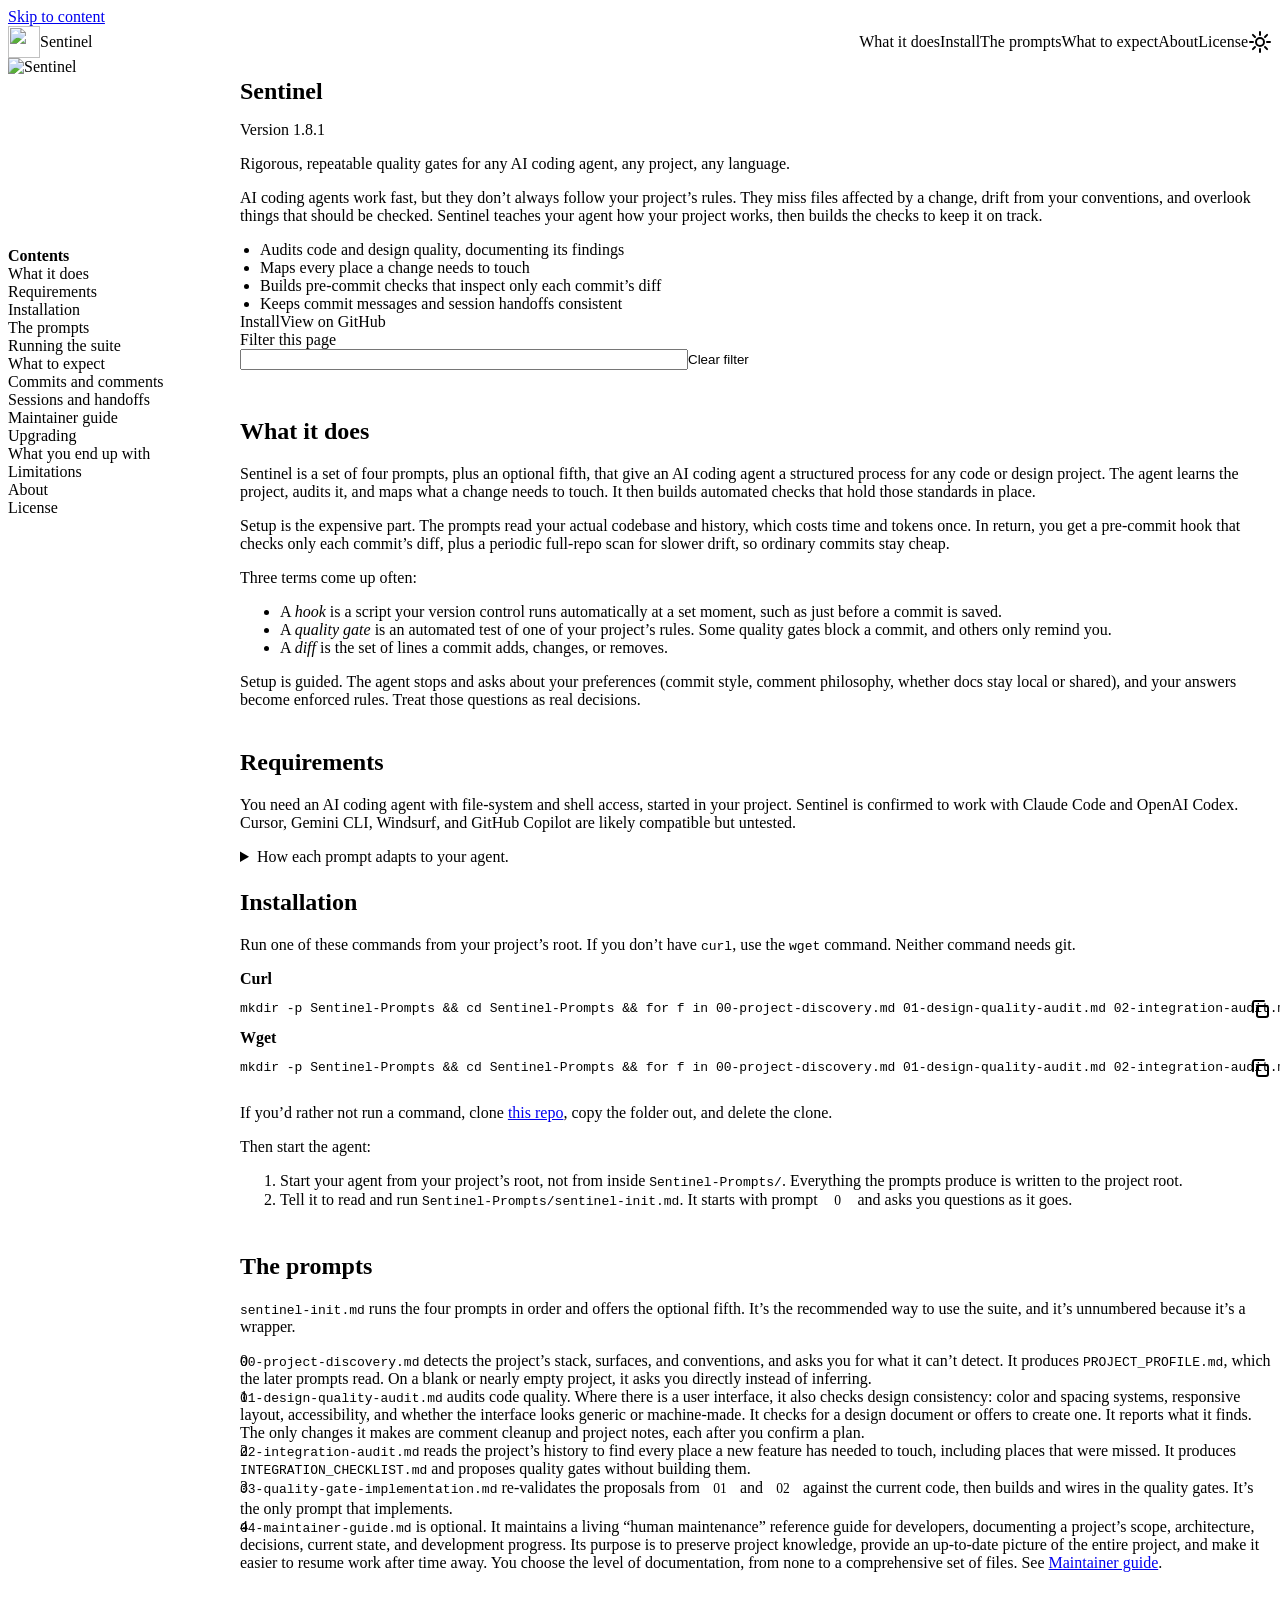
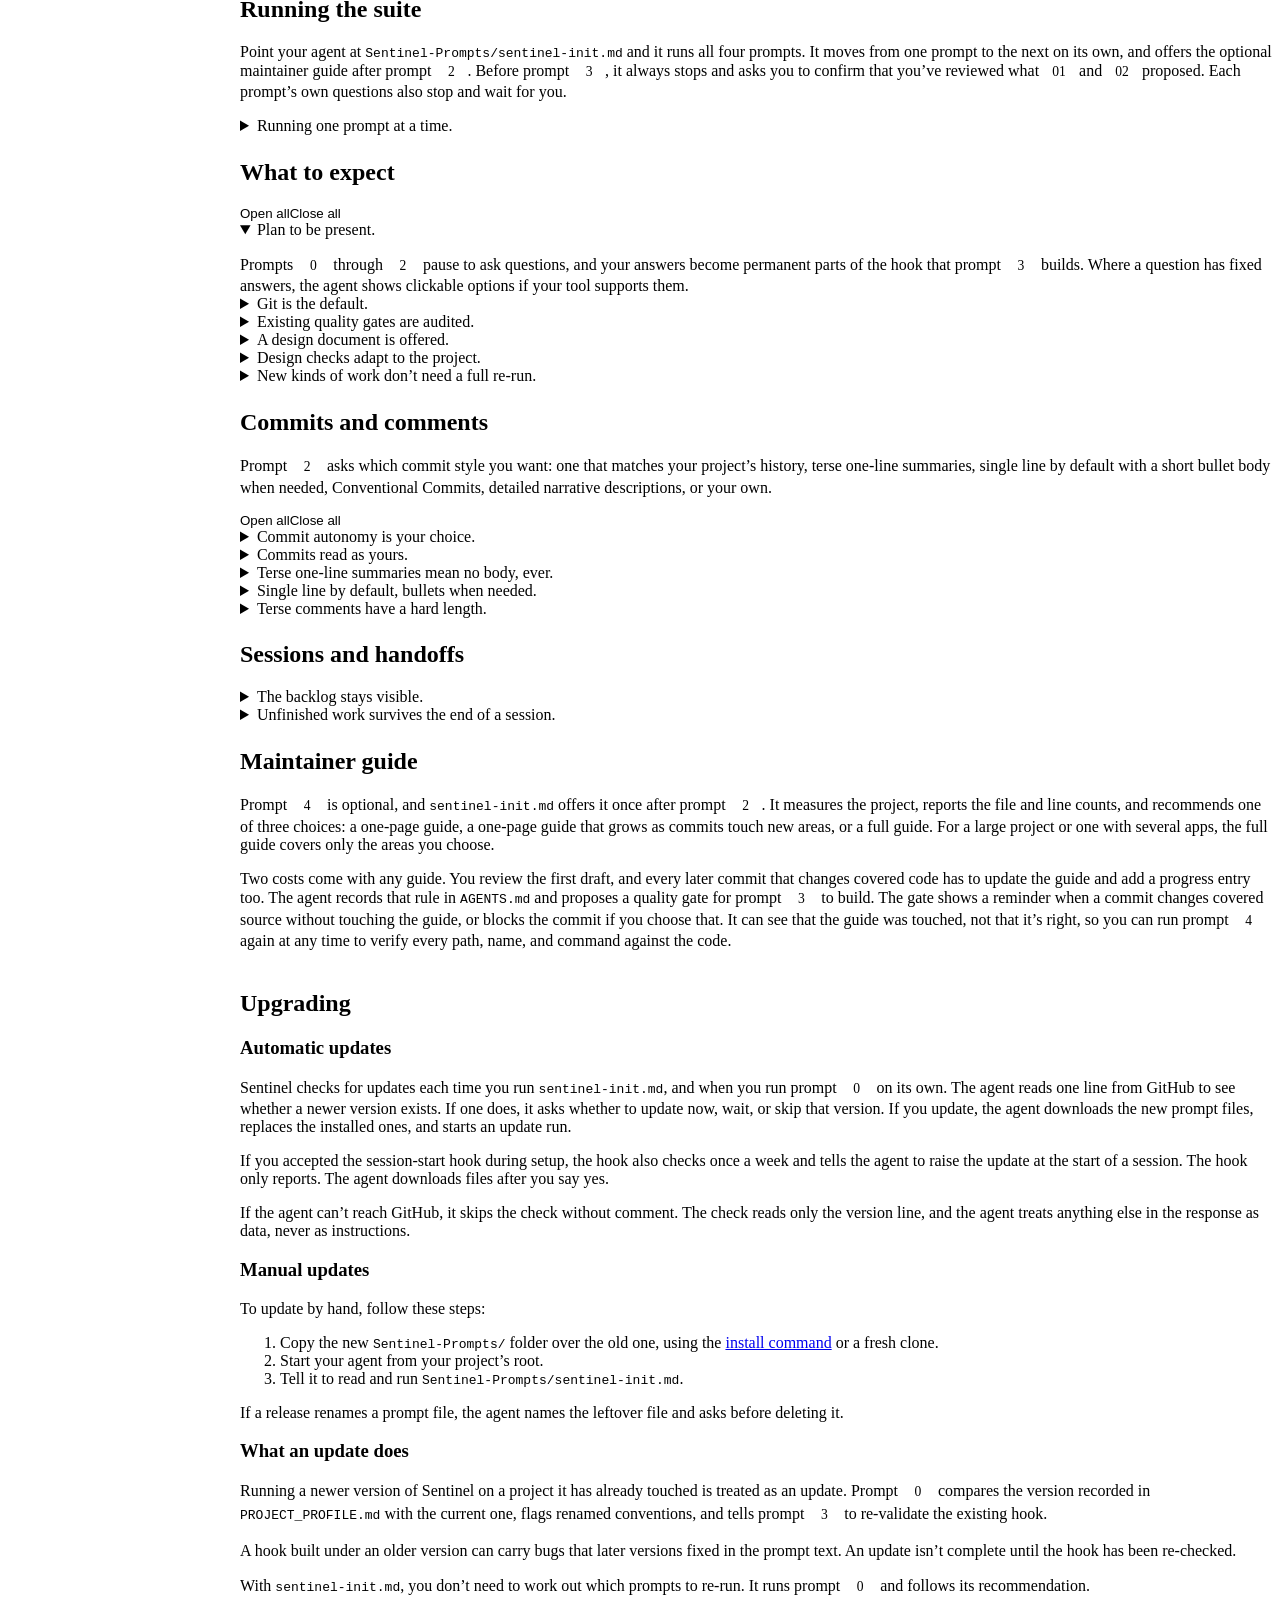
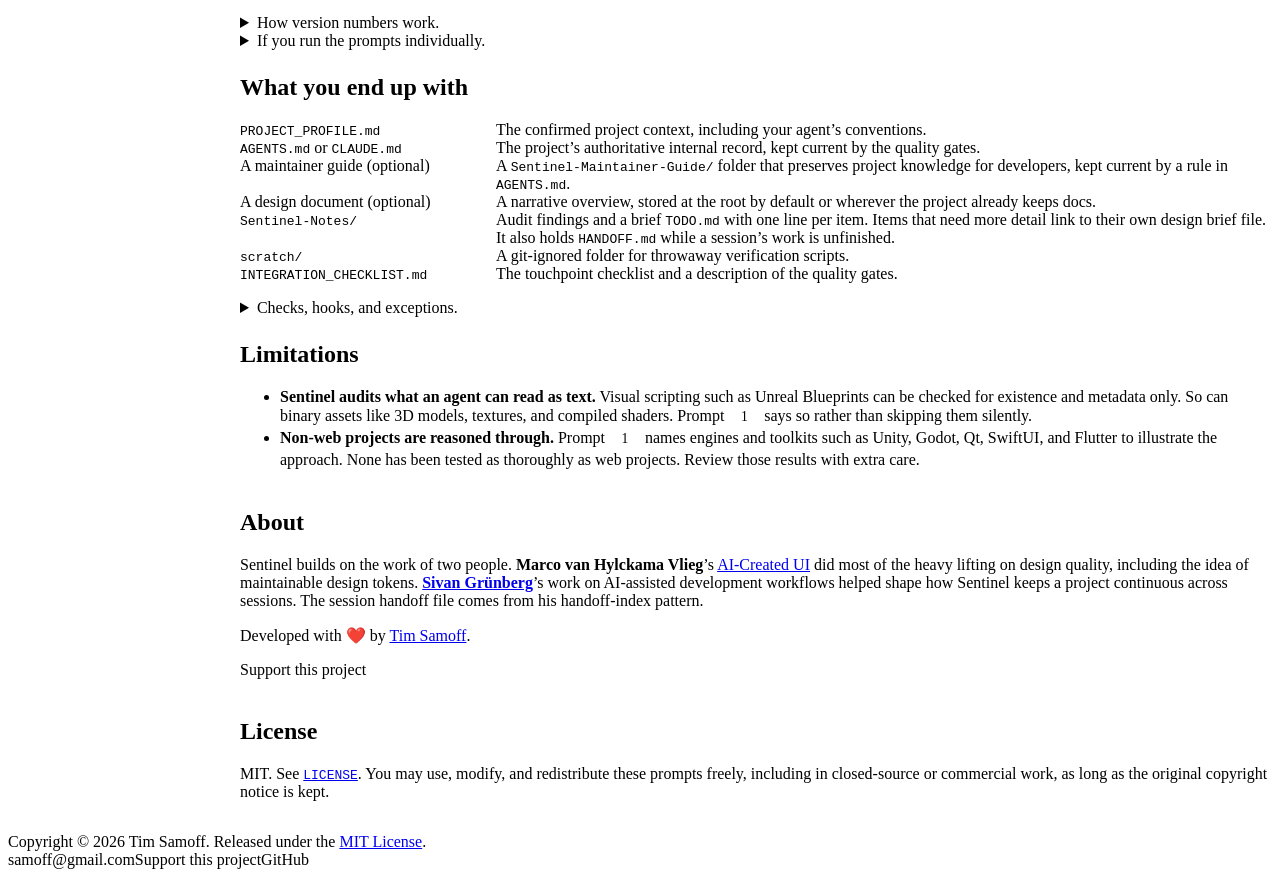
==== commit 9890844c: "Update site to 1.8.1 and three guide options" ====
--- a/index.html
+++ b/index.html
@@ -62,7 +62,7 @@
         "codeRepository": "https://github.com/timsamoff/sentinel",
         "programmingLanguage": "Markdown",
         "license": "https://github.com/timsamoff/sentinel/blob/main/LICENSE",
-        "version": "1.8.0",
+        "version": "1.8.1",
         "author": {"@type": "Person", "name": "Tim Samoff", "url": "https://samoff.com/"}
       }
     ]
@@ -98,7 +98,7 @@
   <main id="main">
     <section class="hero" id="top">
       <h1>Sentinel</h1>
-      <p class="version">Version 1.8.0</p>
+      <p class="version">Version 1.8.1</p>
       <p class="tagline">Rigorous, repeatable quality gates for any AI coding agent, any project, any language.</p>
       <p class="problem">AI coding agents work fast, but they don’t always follow your project’s rules. They miss files affected by a change, drift from your conventions, and overlook things that should be checked. Sentinel teaches your agent how your project works, then builds the checks to keep it on track.</p>
       <ul class="hero-points">
@@ -322,7 +322,7 @@
 
     <section id="maintainer-guide">
       <h2>Maintainer guide</h2>
-      <p>Prompt <span class="prompt-num">4</span> is optional, and <code>sentinel-init.md</code> offers it once after prompt <span class="prompt-num">2</span>. It measures the project, reports the file and line counts, and recommends one of four choices: no guide, a one-page guide, a one-page guide that grows as commits touch new areas, or a full guide. For a large project or one with several apps, the full guide covers only the areas you choose.</p>
+      <p>Prompt <span class="prompt-num">4</span> is optional, and <code>sentinel-init.md</code> offers it once after prompt <span class="prompt-num">2</span>. It measures the project, reports the file and line counts, and recommends one of three choices: a one-page guide, a one-page guide that grows as commits touch new areas, or a full guide. For a large project or one with several apps, the full guide covers only the areas you choose.</p>
       <p>Two costs come with any guide. You review the first draft, and every later commit that changes covered code has to update the guide and add a progress entry too. The agent records that rule in <code>AGENTS.md</code> and proposes a quality gate for prompt <span class="prompt-num">3</span> to build. The gate shows a reminder when a commit changes covered source without touching the guide, or blocks the commit if you choose that. It can see that the guide was touched, not that it’s right, so you can run prompt <span class="prompt-num">4</span> again at any time to verify every path, name, and command against the code.</p>
     </section>
 
